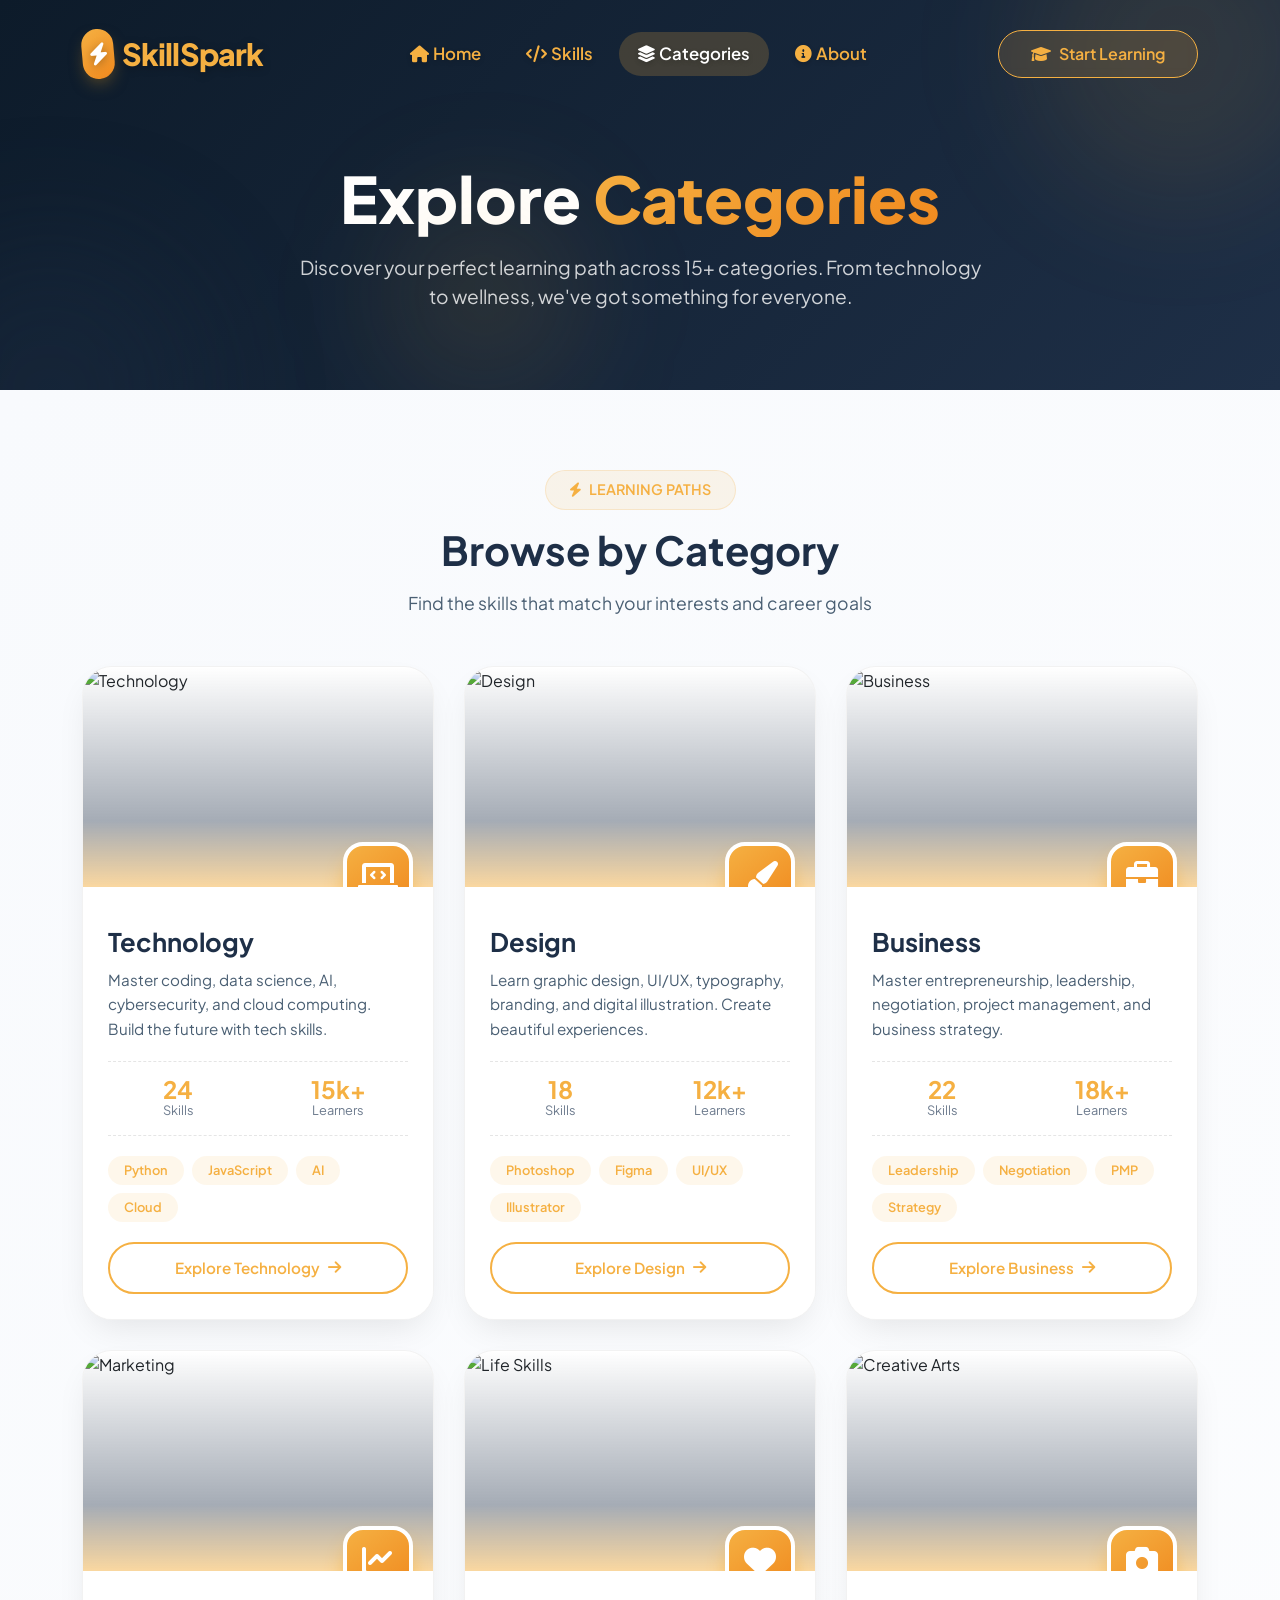
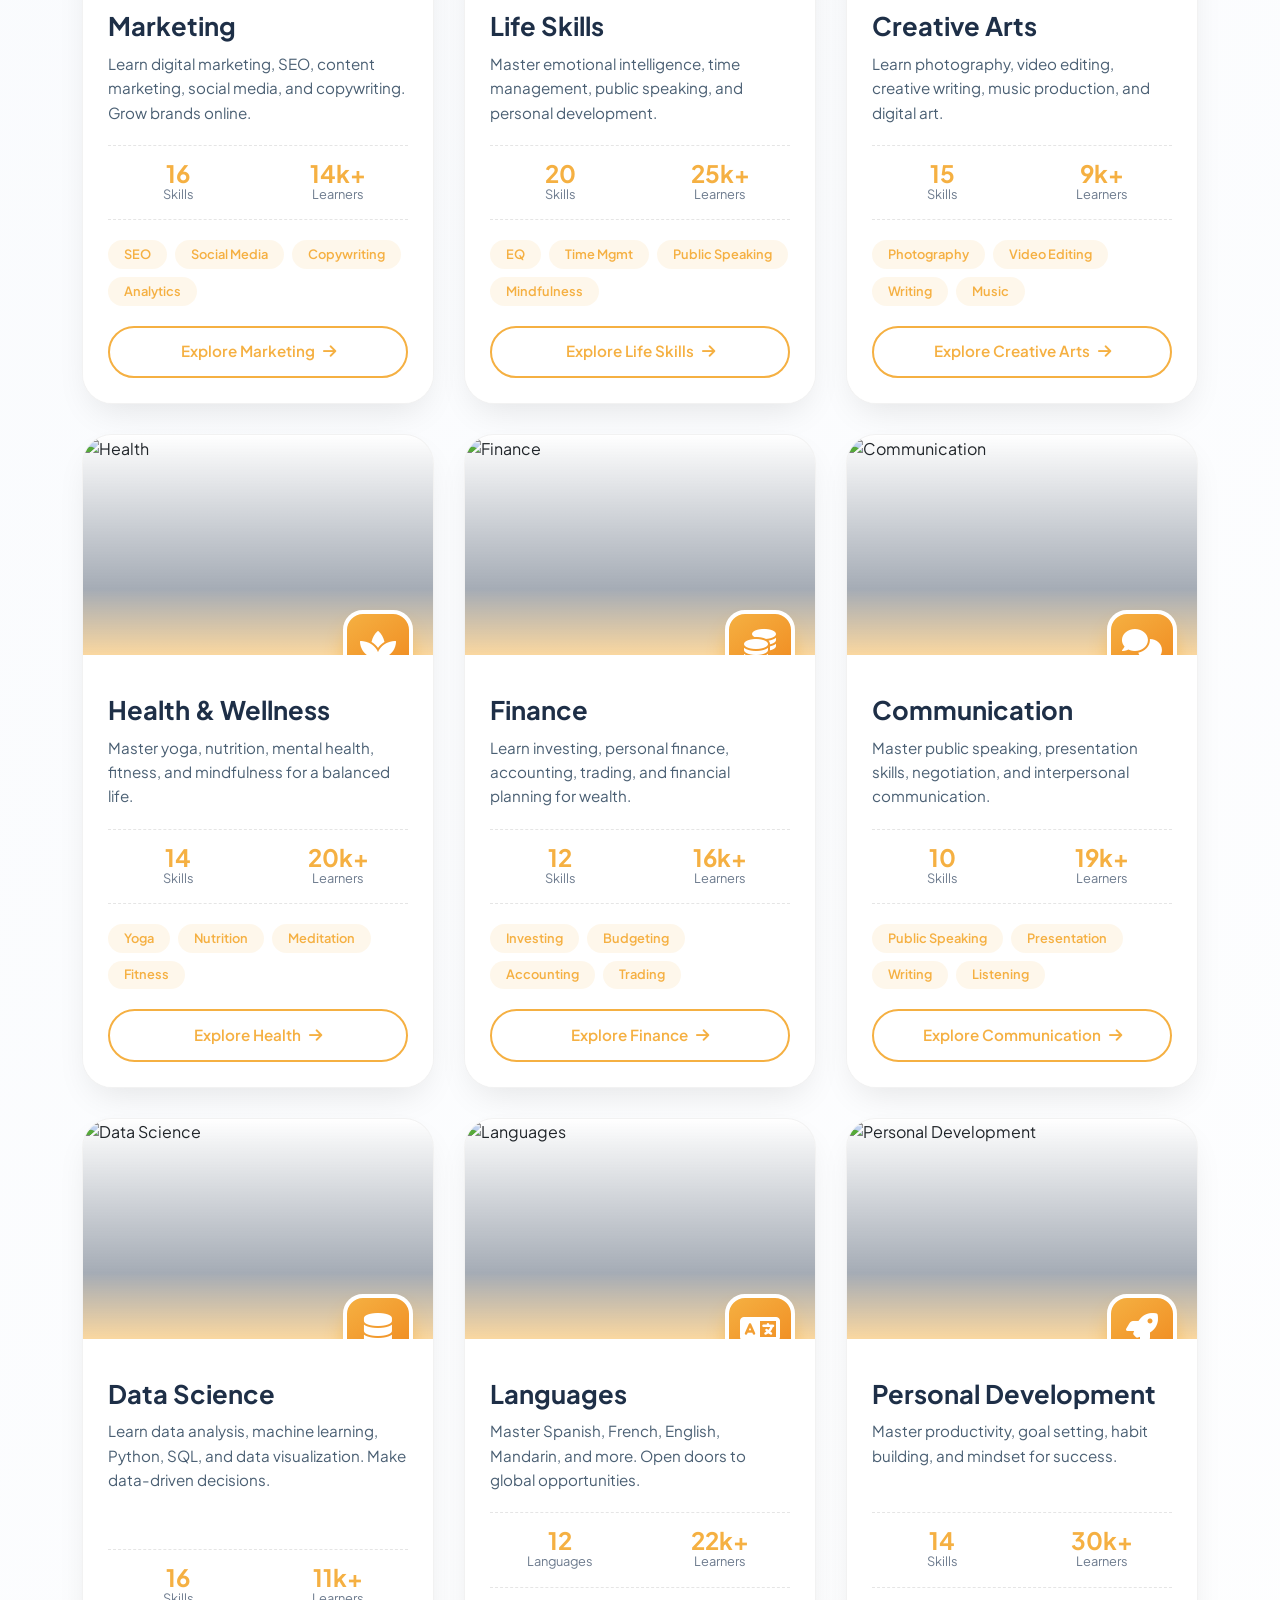
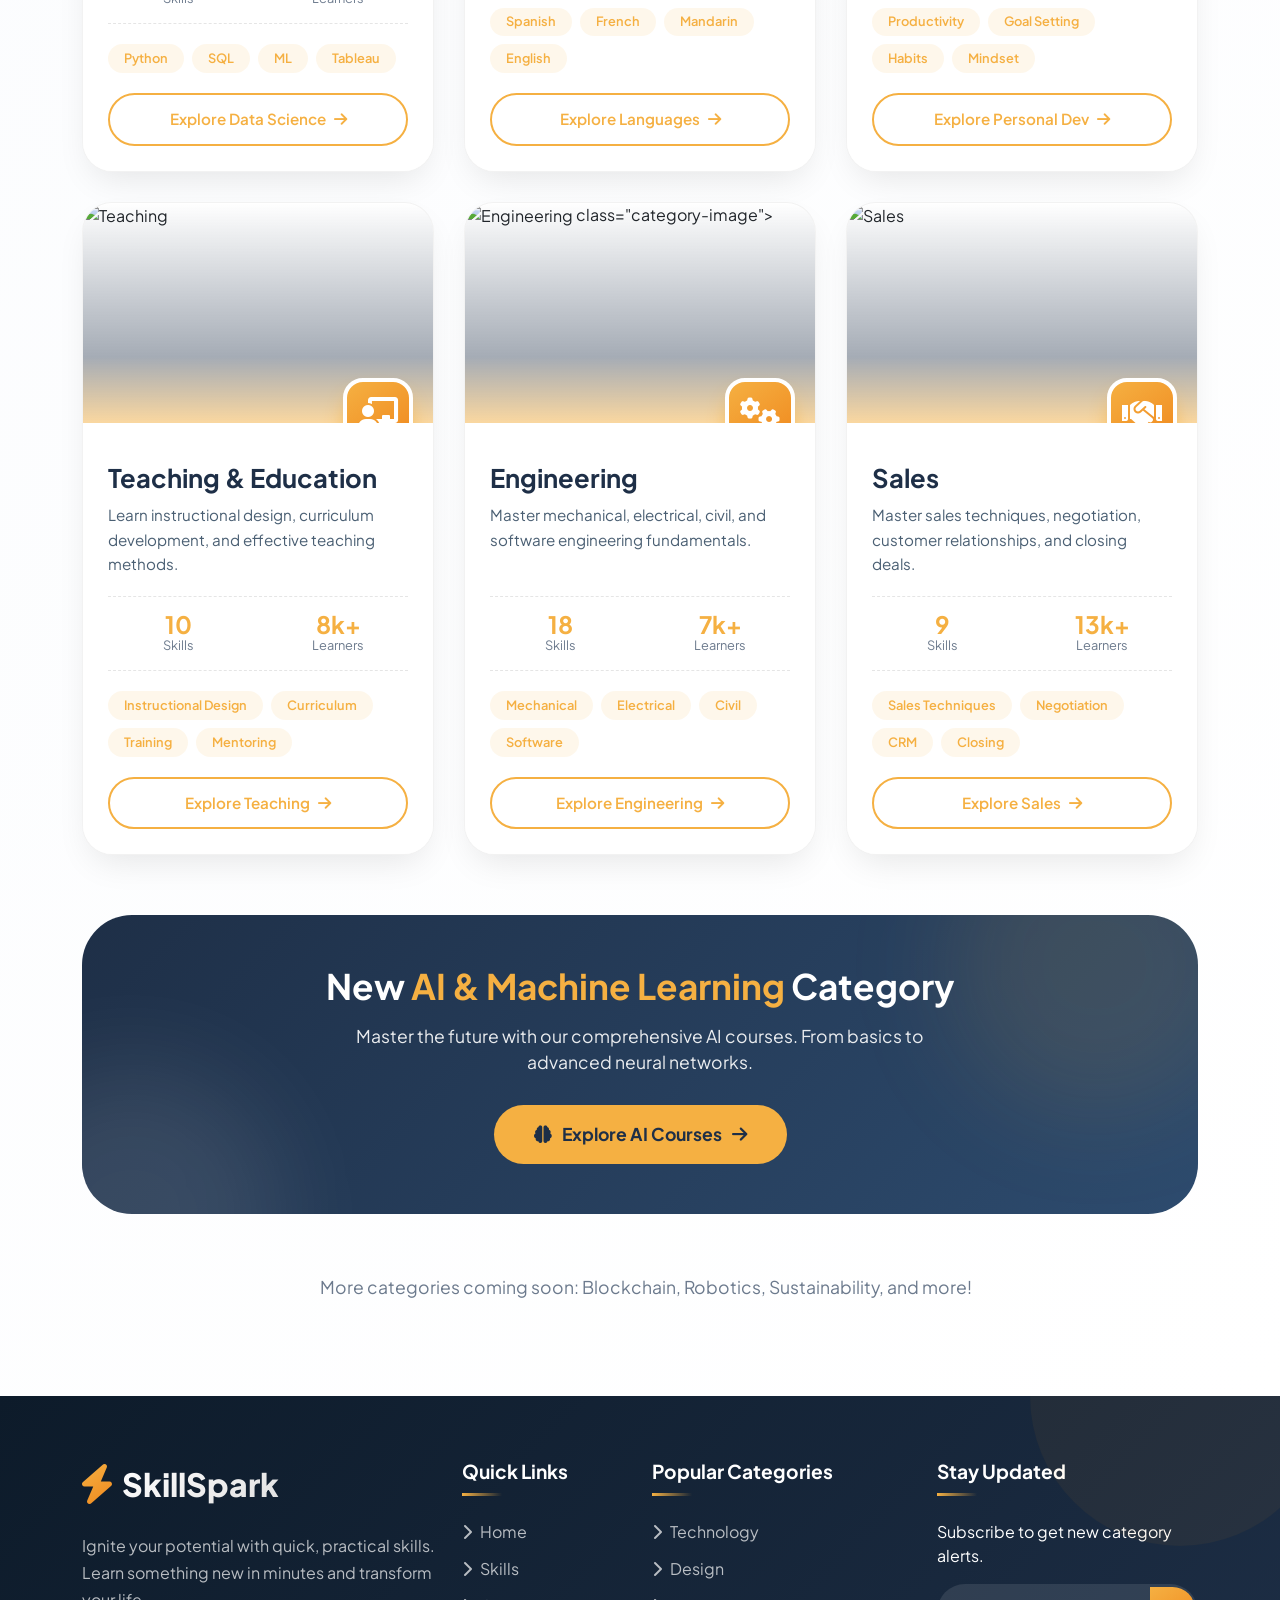
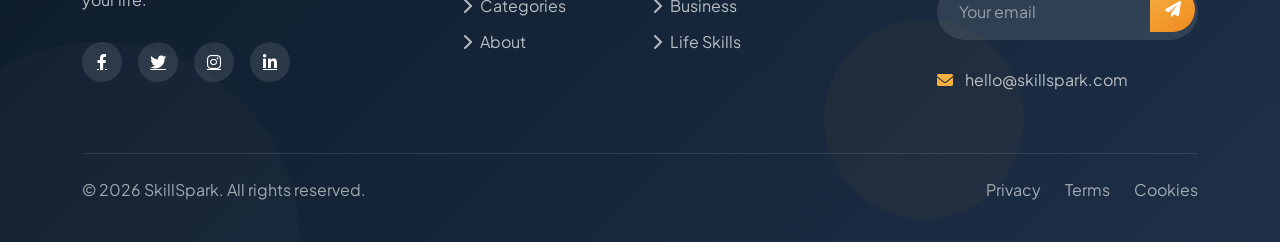
==== categories.html @ 80a94797 "Add files via upload" ====
<!DOCTYPE html>
<html lang="en">
<head>
    <meta charset="UTF-8">
    <meta name="viewport" content="width=device-width, initial-scale=1.0">
    <title>SkillSpark · Categories</title>
    <!-- Bootstrap 5 CSS -->
    <link href="https://cdn.jsdelivr.net/npm/bootstrap@5.3.2/dist/css/bootstrap.min.css" rel="stylesheet">
    <!-- Font Awesome 6 -->
    <link rel="stylesheet" href="https://cdnjs.cloudflare.com/ajax/libs/font-awesome/6.0.0-beta3/css/all.min.css">
    <!-- Google Font -->
    <link href="https://fonts.googleapis.com/css2?family=Plus+Jakarta+Sans:wght@300;400;500;600;700;800&display=swap" rel="stylesheet">
    <style>
        * {
            margin: 0;
            padding: 0;
            box-sizing: border-box;
            font-family: 'Plus Jakarta Sans', sans-serif;
        }

        body {
            background: linear-gradient(135deg, #f8fafd 0%, #ffffff 100%);
            overflow-x: hidden;
        }

        /* ========== NAVBAR (TRANSPARENT WITH ORANGE TEXT) ========== */
        .navbar-transparent {
            background: transparent !important;
            transition: all 0.3s ease;
            padding: 1.5rem 0;
            z-index: 1000;
        }

        .navbar-transparent.scrolled {
            background: rgba(10, 20, 30, 0.85) !important;
            backdrop-filter: blur(10px);
            -webkit-backdrop-filter: blur(10px);
            padding: 0.8rem 0;
            box-shadow: 0 10px 30px -10px rgba(0, 0, 0, 0.3);
        }

        .brand-modern {
            font-weight: 800;
            font-size: 1.9rem;
            letter-spacing: -0.03em;
            color: #f5b042 !important;
            display: flex;
            align-items: center;
            gap: 8px;
            text-shadow: 0 2px 10px rgba(0, 0, 0, 0.3);
        }

        .brand-icon {
            background: linear-gradient(145deg, #f5b042, #f0891e);
            padding: 8px;
            border-radius: 16px;
            color: white;
            font-size: 1.4rem;
            box-shadow: 0 8px 18px -6px #f0a11e80;
            transform: rotate(-5deg);
            transition: transform 0.2s ease;
        }

        .brand-modern:hover .brand-icon {
            transform: rotate(0deg) scale(1.05);
        }

        .nav-link-modern {
            font-weight: 600;
            color: #f5b042 !important;
            padding: 0.6rem 1.2rem !important;
            margin: 0 0.2rem;
            border-radius: 40px;
            transition: all 0.2s;
            font-size: 1.05rem;
            text-shadow: 0 2px 5px rgba(0, 0, 0, 0.2);
        }

        .nav-link-modern:hover,
        .nav-link-modern.active {
            color: white !important;
            background: rgba(245, 176, 66, 0.2);
        }

        .btn-start-modern {
            background: rgba(245, 176, 66, 0.15);
            backdrop-filter: blur(5px);
            -webkit-backdrop-filter: blur(5px);
            color: #f5b042 !important;
            border-radius: 50px;
            padding: 0.7rem 2rem;
            font-weight: 600;
            font-size: 1rem;
            border: 1px solid #f5b042;
            transition: all 0.3s;
            display: flex;
            align-items: center;
            gap: 8px;
            text-decoration: none;
        }

        .btn-start-modern:hover {
            background: #f5b042;
            color: #1e2f47 !important;
            transform: translateY(-3px);
            box-shadow: 0 15px 25px -8px #f0a11e;
            border-color: transparent;
        }

        .btn-start-modern i {
            color: #f5b042;
            transition: all 0.3s;
        }

        .btn-start-modern:hover i {
            color: #1e2f47;
        }

        .navbar-toggler-modern {
            border: 1px solid #f5b042;
            background: rgba(245, 176, 66, 0.1);
            backdrop-filter: blur(5px);
            padding: 0.7rem 1rem;
            border-radius: 50px;
        }

        .navbar-toggler-modern .navbar-toggler-icon {
            background-image: url("data:image/svg+xml,%3csvg xmlns='http://www.w3.org/2000/svg' viewBox='0 0 30 30'%3e%3cpath stroke='rgba(245, 176, 66, 1)' stroke-linecap='round' stroke-miterlimit='10' stroke-width='2' d='M4 7h22M4 15h22M4 23h22'/%3e%3c/svg%3e");
        }

        /* ========== SCROLL TO TOP BUTTON ========== */
        #scrollBtn {
            display: none;
            position: fixed;
            bottom: 2rem;
            right: 2rem;
            width: 55px;
            height: 55px;
            border-radius: 30px;
            background: #f5b042;
            color: #1e2f47;
            border: none;
            font-size: 1.4rem;
            cursor: pointer;
            box-shadow: 0 10px 25px rgba(0, 0, 0, 0.3);
            transition: 0.3s;
            z-index: 99;
            border: 1px solid rgba(255, 255, 255, 0.3);
            backdrop-filter: blur(4px);
        }

        #scrollBtn:hover {
            background: #ffb85c;
            transform: scale(1.1) translateY(-5px);
            box-shadow: 0 18px 35px rgba(240, 161, 30, 0.5);
        }

        /* ========== CATEGORIES PAGE HEADER ========== */
        .categories-header {
            padding: 160px 0 80px;
            background: linear-gradient(135deg, #0d1b2a 0%, #1e2f47 100%);
            position: relative;
            overflow: hidden;
        }

        .header-shape {
            position: absolute;
            width: 300px;
            height: 300px;
            background: rgba(245, 176, 66, 0.1);
            border-radius: 50%;
            filter: blur(60px);
            animation: floatHeader 15s infinite alternate;
        }

        .header-shape-1 { top: -100px; right: -50px; }
        .header-shape-2 { bottom: -150px; left: -100px; background: rgba(30, 47, 71, 0.3); animation-delay: 2s; }
        .header-shape-3 { top: 50%; left: 30%; width: 200px; height: 200px; animation-delay: 4s; }

        @keyframes floatHeader {
            0% { transform: translate(0, 0) scale(1); }
            100% { transform: translate(40px, 30px) scale(1.2); }
        }

        .page-title {
            font-size: 4rem;
            font-weight: 800;
            color: white;
            text-align: center;
            margin-bottom: 1rem;
            animation: fadeInUp 0.8s ease;
        }

        .page-title span {
            background: linear-gradient(145deg, #f5b042, #f0891e);
            -webkit-background-clip: text;
            background-clip: text;
            color: transparent;
            display: inline-block;
            animation: titlePulse 3s infinite;
        }

        @keyframes titlePulse {
            0%, 100% { transform: scale(1); }
            50% { transform: scale(1.05); }
        }

        .page-subtitle {
            color: rgba(255, 255, 255, 0.8);
            font-size: 1.2rem;
            text-align: center;
            max-width: 700px;
            margin: 0 auto;
            animation: fadeInUp 0.8s ease 0.2s both;
        }

        @keyframes fadeInUp {
            from { opacity: 0; transform: translateY(30px); }
            to { opacity: 1; transform: translateY(0); }
        }

        /* ========== CATEGORIES GRID SECTION ========== */
        .categories-section {
            padding: 80px 0;
            background: linear-gradient(135deg, #f8fafd 0%, #ffffff 100%);
        }

        .section-header {
            text-align: center;
            margin-bottom: 50px;
        }

        .section-badge {
            display: inline-block;
            background: rgba(245, 176, 66, 0.1);
            color: #f5b042;
            padding: 0.5rem 1.5rem;
            border-radius: 50px;
            font-weight: 600;
            font-size: 0.9rem;
            margin-bottom: 1rem;
            border: 1px solid rgba(245, 176, 66, 0.2);
            animation: badgePulse 2s infinite;
        }

        @keyframes badgePulse {
            0%, 100% { transform: scale(1); }
            50% { transform: scale(1.05); }
        }

        .section-header h2 {
            font-size: 2.5rem;
            font-weight: 700;
            color: #1e2f47;
            margin-bottom: 1rem;
        }

        .section-header p {
            color: #4a5f73;
            font-size: 1.1rem;
            max-width: 600px;
            margin: 0 auto;
        }

        /* Category Cards Grid */
        .categories-grid {
            display: grid;
            grid-template-columns: repeat(3, 1fr);
            gap: 30px;
            margin-bottom: 50px;
        }

        .category-card {
            background: white;
            border-radius: 30px;
            overflow: hidden;
            box-shadow: 0 15px 35px -10px rgba(0, 0, 0, 0.1);
            transition: all 0.4s cubic-bezier(0.175, 0.885, 0.32, 1.275);
            position: relative;
            border: 1px solid rgba(0, 0, 0, 0.05);
            animation: cardFadeIn 0.6s ease forwards;
            opacity: 0;
            height: 100%;
            display: flex;
            flex-direction: column;
        }

        .category-card:nth-child(1) { animation-delay: 0.05s; }
        .category-card:nth-child(2) { animation-delay: 0.1s; }
        .category-card:nth-child(3) { animation-delay: 0.15s; }
        .category-card:nth-child(4) { animation-delay: 0.2s; }
        .category-card:nth-child(5) { animation-delay: 0.25s; }
        .category-card:nth-child(6) { animation-delay: 0.3s; }
        .category-card:nth-child(7) { animation-delay: 0.35s; }
        .category-card:nth-child(8) { animation-delay: 0.4s; }
        .category-card:nth-child(9) { animation-delay: 0.45s; }
        .category-card:nth-child(10) { animation-delay: 0.5s; }
        .category-card:nth-child(11) { animation-delay: 0.55s; }
        .category-card:nth-child(12) { animation-delay: 0.6s; }
        .category-card:nth-child(13) { animation-delay: 0.65s; }
        .category-card:nth-child(14) { animation-delay: 0.7s; }
        .category-card:nth-child(15) { animation-delay: 0.75s; }

        @keyframes cardFadeIn {
            from { opacity: 0; transform: translateY(30px); }
            to { opacity: 1; transform: translateY(0); }
        }

        .category-card:hover {
            transform: translateY(-15px) scale(1.02);
            box-shadow: 0 30px 45px -10px rgba(245, 176, 66, 0.3);
            border-color: rgba(245, 176, 66, 0.3);
        }

        .category-image-wrapper {
            position: relative;
            height: 220px;
            overflow: hidden;
        }

        .category-image {
            width: 100%;
            height: 100%;
            object-fit: cover;
            transition: transform 0.8s ease;
        }

        .category-card:hover .category-image {
            transform: scale(1.15) rotate(2deg);
        }

        .category-overlay {
            position: absolute;
            top: 0;
            left: 0;
            width: 100%;
            height: 100%;
            background: linear-gradient(180deg, 
                transparent 0%,
                rgba(30, 47, 71, 0.4) 70%,
                rgba(245, 176, 66, 0.5) 100%);
            z-index: 1;
        }

        .category-icon {
            position: absolute;
            bottom: -25px;
            right: 20px;
            width: 70px;
            height: 70px;
            background: linear-gradient(145deg, #f5b042, #f0891e);
            border-radius: 20px;
            display: flex;
            align-items: center;
            justify-content: center;
            color: white;
            font-size: 2rem;
            box-shadow: 0 15px 25px -8px #f0a11e;
            z-index: 3;
            transition: all 0.3s ease;
            border: 4px solid white;
            animation: iconFloat 3s infinite;
        }

        @keyframes iconFloat {
            0%, 100% { transform: translateY(0) rotate(0deg); }
            50% { transform: translateY(-5px) rotate(5deg); }
        }

        .category-card:hover .category-icon {
            transform: scale(1.1) rotate(10deg);
            background: linear-gradient(145deg, #f0891e, #f5b042);
        }

        .category-content {
            padding: 40px 25px 25px;
            background: white;
            position: relative;
            flex: 1;
            display: flex;
            flex-direction: column;
        }

        .category-title {
            font-size: 1.6rem;
            font-weight: 700;
            color: #1e2f47;
            margin-bottom: 10px;
            transition: color 0.3s;
        }

        .category-card:hover .category-title {
            color: #f5b042;
        }

        .category-description {
            color: #4a5f73;
            font-size: 0.95rem;
            line-height: 1.6;
            margin-bottom: 20px;
            flex: 1;
        }

        .category-stats {
            display: flex;
            gap: 20px;
            margin-bottom: 20px;
            padding: 15px 0;
            border-top: 1px dashed rgba(0,0,0,0.1);
            border-bottom: 1px dashed rgba(0,0,0,0.1);
        }

        .stat-item {
            text-align: center;
            flex: 1;
        }

        .stat-number {
            font-size: 1.5rem;
            font-weight: 700;
            color: #f5b042;
            line-height: 1;
        }

        .stat-label {
            font-size: 0.8rem;
            color: #6c7a8d;
        }

        .category-skills {
            display: flex;
            flex-wrap: wrap;
            gap: 8px;
            margin-bottom: 20px;
        }

        .skill-tag {
            background: rgba(245, 176, 66, 0.1);
            color: #f5b042;
            padding: 0.3rem 1rem;
            border-radius: 50px;
            font-size: 0.8rem;
            font-weight: 600;
            transition: all 0.3s;
        }

        .skill-tag:hover {
            background: #f5b042;
            color: white;
            transform: scale(1.05);
        }

        .btn-category {
            background: transparent;
            border: 2px solid #f5b042;
            color: #f5b042;
            padding: 0.8rem 1.5rem;
            border-radius: 50px;
            font-weight: 600;
            font-size: 0.95rem;
            transition: all 0.3s;
            text-decoration: none;
            display: inline-flex;
            align-items: center;
            justify-content: center;
            gap: 8px;
            margin-top: auto;
            position: relative;
            overflow: hidden;
        }

        .btn-category::before {
            content: '';
            position: absolute;
            top: 50%;
            left: 50%;
            width: 0;
            height: 0;
            border-radius: 50%;
            background: rgba(255, 255, 255, 0.3);
            transform: translate(-50%, -50%);
            transition: width 0.6s, height 0.6s;
        }

        .btn-category:hover::before {
            width: 300px;
            height: 300px;
        }

        .btn-category:hover {
            background: #f5b042;
            color: #1e2f47;
            transform: translateY(-3px);
            box-shadow: 0 15px 25px -8px #f0a11e;
        }

        .btn-category i {
            transition: transform 0.3s;
        }

        .btn-category:hover i {
            transform: translateX(5px);
        }

        /* Featured Categories Banner */
        .featured-banner {
            background: linear-gradient(135deg, #1e2f47 0%, #2d4b6e 100%);
            border-radius: 50px;
            padding: 50px;
            margin: 60px 0;
            position: relative;
            overflow: hidden;
        }

        .banner-content {
            position: relative;
            z-index: 2;
            color: white;
            text-align: center;
        }

        .banner-title {
            font-size: 2.2rem;
            font-weight: 700;
            margin-bottom: 15px;
        }

        .banner-title span {
            color: #f5b042;
        }

        .banner-text {
            font-size: 1.1rem;
            opacity: 0.9;
            max-width: 600px;
            margin: 0 auto 30px;
        }

        .btn-banner {
            background: #f5b042;
            color: #1e2f47;
            border: none;
            padding: 1rem 2.5rem;
            border-radius: 50px;
            font-weight: 700;
            font-size: 1.1rem;
            transition: all 0.3s;
            text-decoration: none;
            display: inline-flex;
            align-items: center;
            gap: 10px;
        }

        .btn-banner:hover {
            background: #ffb85c;
            transform: translateY(-5px) scale(1.02);
            box-shadow: 0 20px 30px -8px rgba(0,0,0,0.3);
        }

        .banner-shape {
            position: absolute;
            width: 300px;
            height: 300px;
            border-radius: 50%;
            background: rgba(245, 176, 66, 0.1);
            filter: blur(50px);
            z-index: 1;
        }

        .banner-shape-1 {
            top: -100px;
            right: -50px;
            animation: floatBanner 10s infinite alternate;
        }

        .banner-shape-2 {
            bottom: -150px;
            left: -100px;
            background: rgba(255,255,255,0.1);
            animation: floatBanner 15s infinite alternate-reverse;
        }

        @keyframes floatBanner {
            0% { transform: translate(0, 0) scale(1); }
            100% { transform: translate(40px, 30px) scale(1.2); }
        }

        /* ========== FOOTER SECTION ========== */
        .footer-section {
            background: linear-gradient(135deg, #0d1b2a 0%, #1e2f47 100%);
            color: #ffffff;
            position: relative;
            overflow: hidden;
            padding: 4rem 0 1.5rem;
        }

        .footer-shape {
            position: absolute;
            border-radius: 50%;
            background: rgba(240, 161, 30, 0.05);
            pointer-events: none;
            z-index: 0;
        }

        .shape-1 {
            width: 300px;
            height: 300px;
            top: -150px;
            right: -50px;
            animation: floatShape 15s infinite alternate;
        }

        .shape-2 {
            width: 400px;
            height: 400px;
            bottom: -200px;
            left: -100px;
            background: rgba(255, 255, 255, 0.02);
            animation: floatShape 20s infinite alternate-reverse;
        }

        .shape-3 {
            width: 200px;
            height: 200px;
            top: 50%;
            right: 20%;
            background: rgba(240, 161, 30, 0.03);
            animation: floatShape 12s infinite alternate;
        }

        @keyframes floatShape {
            0% { transform: translate(0, 0) scale(1); }
            100% { transform: translate(40px, 30px) scale(1.2); }
        }

        .footer-logo {
            display: flex;
            align-items: center;
            gap: 10px;
            margin-bottom: 1.5rem;
        }

        .footer-logo i {
            font-size: 2.5rem;
            background: linear-gradient(145deg, #f5b042, #f0891e);
            -webkit-background-clip: text;
            background-clip: text;
            color: transparent;
            animation: sparkPulse 2s infinite;
        }

        @keyframes sparkPulse {
            0%, 100% { transform: scale(1) rotate(0deg); }
            50% { transform: scale(1.1) rotate(10deg); }
        }

        .footer-logo span {
            font-size: 2rem;
            font-weight: 800;
            background: linear-gradient(145deg, #ffffff, #e0e0e0);
            -webkit-background-clip: text;
            background-clip: text;
            color: transparent;
        }

        .footer-description {
            color: rgba(255, 255, 255, 0.7);
            line-height: 1.7;
            margin-bottom: 1.8rem;
        }

        .social-links {
            display: flex;
            gap: 1rem;
        }

        .social-link {
            width: 40px;
            height: 40px;
            background: rgba(255, 255, 255, 0.1);
            border-radius: 50%;
            display: flex;
            align-items: center;
            justify-content: center;
            color: white;
            transition: all 0.3s;
        }

        .social-link:hover {
            background: #f5b042;
            transform: translateY(-5px) scale(1.1);
        }

        .footer-title {
            color: white;
            font-size: 1.2rem;
            font-weight: 700;
            margin-bottom: 1.5rem;
            position: relative;
            padding-bottom: 0.8rem;
        }

        .footer-title::after {
            content: '';
            position: absolute;
            bottom: 0;
            left: 0;
            width: 40px;
            height: 3px;
            background: linear-gradient(90deg, #f5b042, transparent);
        }

        .footer-menu {
            list-style: none;
            padding: 0;
        }

        .footer-menu li {
            margin-bottom: 0.8rem;
        }

        .footer-menu li a {
            color: rgba(255, 255, 255, 0.7);
            text-decoration: none;
            transition: all 0.3s;
            display: inline-flex;
            align-items: center;
            gap: 8px;
        }

        .footer-menu li a:hover {
            color: #f5b042;
            transform: translateX(8px);
        }

        .newsletter-form {
            margin-bottom: 1.8rem;
        }

        .input-group {
            display: flex;
            background: rgba(255, 255, 255, 0.1);
            border-radius: 50px;
            padding: 3px;
        }

        .input-group input {
            background: transparent;
            border: none;
            color: white;
            padding: 0.8rem 1.2rem;
            flex: 1;
        }

        .input-group input::placeholder {
            color: rgba(255, 255, 255, 0.5);
        }

        .btn-subscribe {
            background: linear-gradient(145deg, #f5b042, #f0891e);
            border: none;
            border-radius: 50px;
            width: 45px;
            height: 45px;
            display: flex;
            align-items: center;
            justify-content: center;
            color: white;
            transition: all 0.3s;
        }

        .btn-subscribe:hover {
            transform: scale(1.05) rotate(15deg);
        }

        .contact-item {
            display: flex;
            align-items: center;
            gap: 12px;
            color: rgba(255, 255, 255, 0.7);
            margin-bottom: 0.8rem;
        }

        .contact-item i {
            color: #f5b042;
        }

        .footer-bottom {
            margin-top: 3rem;
            padding-top: 1.5rem;
            border-top: 1px solid rgba(255, 255, 255, 0.1);
        }

        .copyright {
            color: rgba(255, 255, 255, 0.6);
        }

        .legal-links {
            display: flex;
            gap: 1.5rem;
            justify-content: flex-end;
        }

        .legal-links a {
            color: rgba(255, 255, 255, 0.6);
            text-decoration: none;
            transition: color 0.3s;
        }

        .legal-links a:hover {
            color: #f5b042;
        }

        /* Responsive */
        @media (max-width: 1200px) {
            .categories-grid {
                grid-template-columns: repeat(2, 1fr);
            }
        }

        @media (max-width: 768px) {
            .categories-grid {
                grid-template-columns: 1fr;
            }
            .page-title {
                font-size: 2.5rem;
            }
            .legal-links {
                justify-content: center;
                flex-wrap: wrap;
            }
            .navbar-transparent {
                background: rgba(10, 20, 30, 0.5) !important;
                backdrop-filter: blur(10px);
                padding: 0.8rem 0;
            }
            #scrollBtn {
                bottom: 1rem;
                right: 1rem;
                width: 45px;
                height: 45px;
                font-size: 1.2rem;
            }
            .featured-banner {
                padding: 30px 20px;
            }
            .banner-title {
                font-size: 1.8rem;
            }
        }
    </style>
</head>
<body>

<!-- ========== NAVBAR (SAME AS HOMEPAGE) ========== -->
<nav class="navbar navbar-expand-lg navbar-transparent fixed-top" id="mainNavbar">
    <div class="container">
        <a class="navbar-brand brand-modern" href="#">
            <span class="brand-icon"><i class="fas fa-bolt"></i></span>
            SkillSpark
        </a>

        <button class="navbar-toggler navbar-toggler-modern" type="button" data-bs-toggle="collapse" data-bs-target="#navbarUnique" 
                aria-controls="navbarUnique" aria-expanded="false" aria-label="Toggle navigation">
            <span class="navbar-toggler-icon"></span>
        </button>

        <div class="collapse navbar-collapse" id="navbarUnique">
            <ul class="navbar-nav mx-auto mb-2 mb-lg-0">
                <li class="nav-item"><a class="nav-link nav-link-modern" href="index.html"><i class="fas fa-home me-1"></i>Home</a></li>
                <li class="nav-item"><a class="nav-link nav-link-modern" href="skills.html"><i class="fas fa-code me-1"></i>Skills</a></li>
                <li class="nav-item"><a class="nav-link nav-link-modern active" href="categories.html"><i class="fas fa-layer-group me-1"></i>Categories</a></li>
                <li class="nav-item"><a class="nav-link nav-link-modern" href="about.html"><i class="fas fa-info-circle me-1"></i>About</a></li>
            </ul>
            <div class="d-flex">
                <a href="startlearning.html" class="btn btn-start-modern">
                    <i class="fas fa-graduation-cap"></i> 
                    <span>Start Learning</span>
                </a>
            </div>
        </div>
    </div>
</nav>

<!-- ========== CATEGORIES PAGE HEADER ========== -->
<section class="categories-header">
    <div class="header-shape header-shape-1"></div>
    <div class="header-shape header-shape-2"></div>
    <div class="header-shape header-shape-3"></div>
    <div class="container">
        <h1 class="page-title">Explore <span>Categories</span></h1>
        <p class="page-subtitle">Discover your perfect learning path across 15+ categories. From technology to wellness, we've got something for everyone.</p>
    </div>
</section>

<!-- ========== CATEGORIES GRID SECTION ========== -->
<section class="categories-section">
    <div class="container">
        <div class="section-header">
            <span class="section-badge"><i class="fas fa-bolt me-2"></i>LEARNING PATHS</span>
            <h2>Browse by Category</h2>
            <p>Find the skills that match your interests and career goals</p>
        </div>

        <!-- Categories Grid - 15 Cards -->
        <div class="categories-grid">
            <!-- Category 1: Technology -->
            <div class="category-card">
                <div class="category-image-wrapper">
                    <img src="https://images.unsplash.com/photo-1517694712202-14dd9538aa97?ixlib=rb-4.0.3&auto=format&fit=crop&w=600&q=80" alt="Technology" class="category-image">
                    <div class="category-overlay"></div>
                    <div class="category-icon">
                        <i class="fas fa-laptop-code"></i>
                    </div>
                </div>
                <div class="category-content">
                    <h3 class="category-title">Technology</h3>
                    <p class="category-description">Master coding, data science, AI, cybersecurity, and cloud computing. Build the future with tech skills.</p>
                    <div class="category-stats">
                        <div class="stat-item">
                            <div class="stat-number">24</div>
                            <div class="stat-label">Skills</div>
                        </div>
                        <div class="stat-item">
                            <div class="stat-number">15k+</div>
                            <div class="stat-label">Learners</div>
                        </div>
                    </div>
                    <div class="category-skills">
                        <span class="skill-tag">Python</span>
                        <span class="skill-tag">JavaScript</span>
                        <span class="skill-tag">AI</span>
                        <span class="skill-tag">Cloud</span>
                    </div>
                    <a href="#" class="btn-category">Explore Technology <i class="fas fa-arrow-right"></i></a>
                </div>
            </div>

            <!-- Category 2: Design -->
            <div class="category-card">
                <div class="category-image-wrapper">
                    <img src="https://images.unsplash.com/photo-1561070791-2526d30994b5?ixlib=rb-4.0.3&auto=format&fit=crop&w=600&q=80" alt="Design" class="category-image">
                    <div class="category-overlay"></div>
                    <div class="category-icon">
                        <i class="fas fa-paint-brush"></i>
                    </div>
                </div>
                <div class="category-content">
                    <h3 class="category-title">Design</h3>
                    <p class="category-description">Learn graphic design, UI/UX, typography, branding, and digital illustration. Create beautiful experiences.</p>
                    <div class="category-stats">
                        <div class="stat-item">
                            <div class="stat-number">18</div>
                            <div class="stat-label">Skills</div>
                        </div>
                        <div class="stat-item">
                            <div class="stat-number">12k+</div>
                            <div class="stat-label">Learners</div>
                        </div>
                    </div>
                    <div class="category-skills">
                        <span class="skill-tag">Photoshop</span>
                        <span class="skill-tag">Figma</span>
                        <span class="skill-tag">UI/UX</span>
                        <span class="skill-tag">Illustrator</span>
                    </div>
                    <a href="#" class="btn-category">Explore Design <i class="fas fa-arrow-right"></i></a>
                </div>
            </div>

            <!-- Category 3: Business -->
            <div class="category-card">
                <div class="category-image-wrapper">
                    <img src="https://images.unsplash.com/photo-1557804506-669a67965ba0?ixlib=rb-4.0.3&auto=format&fit=crop&w=600&q=80" alt="Business" class="category-image">
                    <div class="category-overlay"></div>
                    <div class="category-icon">
                        <i class="fas fa-briefcase"></i>
                    </div>
                </div>
                <div class="category-content">
                    <h3 class="category-title">Business</h3>
                    <p class="category-description">Master entrepreneurship, leadership, negotiation, project management, and business strategy.</p>
                    <div class="category-stats">
                        <div class="stat-item">
                            <div class="stat-number">22</div>
                            <div class="stat-label">Skills</div>
                        </div>
                        <div class="stat-item">
                            <div class="stat-number">18k+</div>
                            <div class="stat-label">Learners</div>
                        </div>
                    </div>
                    <div class="category-skills">
                        <span class="skill-tag">Leadership</span>
                        <span class="skill-tag">Negotiation</span>
                        <span class="skill-tag">PMP</span>
                        <span class="skill-tag">Strategy</span>
                    </div>
                    <a href="#" class="btn-category">Explore Business <i class="fas fa-arrow-right"></i></a>
                </div>
            </div>

            <!-- Category 4: Marketing -->
            <div class="category-card">
                <div class="category-image-wrapper">
                    <img src="https://images.unsplash.com/photo-1533750516457-a7f992034fec?ixlib=rb-4.0.3&auto=format&fit=crop&w=600&q=80" alt="Marketing" class="category-image">
                    <div class="category-overlay"></div>
                    <div class="category-icon">
                        <i class="fas fa-chart-line"></i>
                    </div>
                </div>
                <div class="category-content">
                    <h3 class="category-title">Marketing</h3>
                    <p class="category-description">Learn digital marketing, SEO, content marketing, social media, and copywriting. Grow brands online.</p>
                    <div class="category-stats">
                        <div class="stat-item">
                            <div class="stat-number">16</div>
                            <div class="stat-label">Skills</div>
                        </div>
                        <div class="stat-item">
                            <div class="stat-number">14k+</div>
                            <div class="stat-label">Learners</div>
                        </div>
                    </div>
                    <div class="category-skills">
                        <span class="skill-tag">SEO</span>
                        <span class="skill-tag">Social Media</span>
                        <span class="skill-tag">Copywriting</span>
                        <span class="skill-tag">Analytics</span>
                    </div>
                    <a href="#" class="btn-category">Explore Marketing <i class="fas fa-arrow-right"></i></a>
                </div>
            </div>

            <!-- Category 5: Life Skills -->
            <div class="category-card">
                <div class="category-image-wrapper">
                    <img src="https://images.unsplash.com/photo-1521791136064-7986c2920216?ixlib=rb-4.0.3&auto=format&fit=crop&w=600&q=80" alt="Life Skills" class="category-image">
                    <div class="category-overlay"></div>
                    <div class="category-icon">
                        <i class="fas fa-heart"></i>
                    </div>
                </div>
                <div class="category-content">
                    <h3 class="category-title">Life Skills</h3>
                    <p class="category-description">Master emotional intelligence, time management, public speaking, and personal development.</p>
                    <div class="category-stats">
                        <div class="stat-item">
                            <div class="stat-number">20</div>
                            <div class="stat-label">Skills</div>
                        </div>
                        <div class="stat-item">
                            <div class="stat-number">25k+</div>
                            <div class="stat-label">Learners</div>
                        </div>
                    </div>
                    <div class="category-skills">
                        <span class="skill-tag">EQ</span>
                        <span class="skill-tag">Time Mgmt</span>
                        <span class="skill-tag">Public Speaking</span>
                        <span class="skill-tag">Mindfulness</span>
                    </div>
                    <a href="#" class="btn-category">Explore Life Skills <i class="fas fa-arrow-right"></i></a>
                </div>
            </div>

            <!-- Category 6: Creative Arts -->
            <div class="category-card">
                <div class="category-image-wrapper">
                    <img src="https://images.unsplash.com/photo-1542038784456-1ea8e935640e?ixlib=rb-4.0.3&auto=format&fit=crop&w=600&q=80" alt="Creative Arts" class="category-image">
                    <div class="category-overlay"></div>
                    <div class="category-icon">
                        <i class="fas fa-camera"></i>
                    </div>
                </div>
                <div class="category-content">
                    <h3 class="category-title">Creative Arts</h3>
                    <p class="category-description">Learn photography, video editing, creative writing, music production, and digital art.</p>
                    <div class="category-stats">
                        <div class="stat-item">
                            <div class="stat-number">15</div>
                            <div class="stat-label">Skills</div>
                        </div>
                        <div class="stat-item">
                            <div class="stat-number">9k+</div>
                            <div class="stat-label">Learners</div>
                        </div>
                    </div>
                    <div class="category-skills">
                        <span class="skill-tag">Photography</span>
                        <span class="skill-tag">Video Editing</span>
                        <span class="skill-tag">Writing</span>
                        <span class="skill-tag">Music</span>
                    </div>
                    <a href="#" class="btn-category">Explore Creative Arts <i class="fas fa-arrow-right"></i></a>
                </div>
            </div>

            <!-- Category 7: Health & Wellness -->
            <div class="category-card">
                <div class="category-image-wrapper">
                    <img src="https://images.unsplash.com/photo-1544367567-0f2fcb009e0b?ixlib=rb-4.0.3&auto=format&fit=crop&w=600&q=80" alt="Health" class="category-image">
                    <div class="category-overlay"></div>
                    <div class="category-icon">
                        <i class="fas fa-spa"></i>
                    </div>
                </div>
                <div class="category-content">
                    <h3 class="category-title">Health & Wellness</h3>
                    <p class="category-description">Master yoga, nutrition, mental health, fitness, and mindfulness for a balanced life.</p>
                    <div class="category-stats">
                        <div class="stat-item">
                            <div class="stat-number">14</div>
                            <div class="stat-label">Skills</div>
                        </div>
                        <div class="stat-item">
                            <div class="stat-number">20k+</div>
                            <div class="stat-label">Learners</div>
                        </div>
                    </div>
                    <div class="category-skills">
                        <span class="skill-tag">Yoga</span>
                        <span class="skill-tag">Nutrition</span>
                        <span class="skill-tag">Meditation</span>
                        <span class="skill-tag">Fitness</span>
                    </div>
                    <a href="#" class="btn-category">Explore Health <i class="fas fa-arrow-right"></i></a>
                </div>
            </div>

            <!-- Category 8: Finance -->
            <div class="category-card">
                <div class="category-image-wrapper">
                    <img src="https://images.unsplash.com/photo-1579621970563-ebec7560ff3e?ixlib=rb-4.0.3&auto=format&fit=crop&w=600&q=80" alt="Finance" class="category-image">
                    <div class="category-overlay"></div>
                    <div class="category-icon">
                        <i class="fas fa-coins"></i>
                    </div>
                </div>
                <div class="category-content">
                    <h3 class="category-title">Finance</h3>
                    <p class="category-description">Learn investing, personal finance, accounting, trading, and financial planning for wealth.</p>
                    <div class="category-stats">
                        <div class="stat-item">
                            <div class="stat-number">12</div>
                            <div class="stat-label">Skills</div>
                        </div>
                        <div class="stat-item">
                            <div class="stat-number">16k+</div>
                            <div class="stat-label">Learners</div>
                        </div>
                    </div>
                    <div class="category-skills">
                        <span class="skill-tag">Investing</span>
                        <span class="skill-tag">Budgeting</span>
                        <span class="skill-tag">Accounting</span>
                        <span class="skill-tag">Trading</span>
                    </div>
                    <a href="#" class="btn-category">Explore Finance <i class="fas fa-arrow-right"></i></a>
                </div>
            </div>

            <!-- Category 9: Communication -->
            <div class="category-card">
                <div class="category-image-wrapper">
                    <img src="https://images.unsplash.com/photo-1475721027785-f74eccf877e2?ixlib=rb-4.0.3&auto=format&fit=crop&w=600&q=80" alt="Communication" class="category-image">
                    <div class="category-overlay"></div>
                    <div class="category-icon">
                        <i class="fas fa-comments"></i>
                    </div>
                </div>
                <div class="category-content">
                    <h3 class="category-title">Communication</h3>
                    <p class="category-description">Master public speaking, presentation skills, negotiation, and interpersonal communication.</p>
                    <div class="category-stats">
                        <div class="stat-item">
                            <div class="stat-number">10</div>
                            <div class="stat-label">Skills</div>
                        </div>
                        <div class="stat-item">
                            <div class="stat-number">19k+</div>
                            <div class="stat-label">Learners</div>
                        </div>
                    </div>
                    <div class="category-skills">
                        <span class="skill-tag">Public Speaking</span>
                        <span class="skill-tag">Presentation</span>
                        <span class="skill-tag">Writing</span>
                        <span class="skill-tag">Listening</span>
                    </div>
                    <a href="#" class="btn-category">Explore Communication <i class="fas fa-arrow-right"></i></a>
                </div>
            </div>

            <!-- Category 10: Data Science -->
            <div class="category-card">
                <div class="category-image-wrapper">
                    <img src="https://images.unsplash.com/photo-1551288049-bebda4e38f71?ixlib=rb-4.0.3&auto=format&fit=crop&w=600&q=80" alt="Data Science" class="category-image">
                    <div class="category-overlay"></div>
                    <div class="category-icon">
                        <i class="fas fa-database"></i>
                    </div>
                </div>
                <div class="category-content">
                    <h3 class="category-title">Data Science</h3>
                    <p class="category-description">Learn data analysis, machine learning, Python, SQL, and data visualization. Make data-driven decisions.</p>
                    <div class="category-stats">
                        <div class="stat-item">
                            <div class="stat-number">16</div>
                            <div class="stat-label">Skills</div>
                        </div>
                        <div class="stat-item">
                            <div class="stat-number">11k+</div>
                            <div class="stat-label">Learners</div>
                        </div>
                    </div>
                    <div class="category-skills">
                        <span class="skill-tag">Python</span>
                        <span class="skill-tag">SQL</span>
                        <span class="skill-tag">ML</span>
                        <span class="skill-tag">Tableau</span>
                    </div>
                    <a href="#" class="btn-category">Explore Data Science <i class="fas fa-arrow-right"></i></a>
                </div>
            </div>

            <!-- Category 11: Language Learning -->
            <div class="category-card">
                <div class="category-image-wrapper">
                    <img src="https://images.unsplash.com/photo-1546410531-bb4caa6b424d?ixlib=rb-4.0.3&auto=format&fit=crop&w=600&q=80" alt="Languages" class="category-image">
                    <div class="category-overlay"></div>
                    <div class="category-icon">
                        <i class="fas fa-language"></i>
                    </div>
                </div>
                <div class="category-content">
                    <h3 class="category-title">Languages</h3>
                    <p class="category-description">Master Spanish, French, English, Mandarin, and more. Open doors to global opportunities.</p>
                    <div class="category-stats">
                        <div class="stat-item">
                            <div class="stat-number">12</div>
                            <div class="stat-label">Languages</div>
                        </div>
                        <div class="stat-item">
                            <div class="stat-number">22k+</div>
                            <div class="stat-label">Learners</div>
                        </div>
                    </div>
                    <div class="category-skills">
                        <span class="skill-tag">Spanish</span>
                        <span class="skill-tag">French</span>
                        <span class="skill-tag">Mandarin</span>
                        <span class="skill-tag">English</span>
                    </div>
                    <a href="#" class="btn-category">Explore Languages <i class="fas fa-arrow-right"></i></a>
                </div>
            </div>

            <!-- Category 12: Personal Development -->
            <div class="category-card">
                <div class="category-image-wrapper">
                    <img src="https://images.unsplash.com/photo-1484480974693-6ca0a78fb36b?ixlib=rb-4.0.3&auto=format&fit=crop&w=600&q=80" alt="Personal Development" class="category-image">
                    <div class="category-overlay"></div>
                    <div class="category-icon">
                        <i class="fas fa-rocket"></i>
                    </div>
                </div>
                <div class="category-content">
                    <h3 class="category-title">Personal Development</h3>
                    <p class="category-description">Master productivity, goal setting, habit building, and mindset for success.</p>
                    <div class="category-stats">
                        <div class="stat-item">
                            <div class="stat-number">14</div>
                            <div class="stat-label">Skills</div>
                        </div>
                        <div class="stat-item">
                            <div class="stat-number">30k+</div>
                            <div class="stat-label">Learners</div>
                        </div>
                    </div>
                    <div class="category-skills">
                        <span class="skill-tag">Productivity</span>
                        <span class="skill-tag">Goal Setting</span>
                        <span class="skill-tag">Habits</span>
                        <span class="skill-tag">Mindset</span>
                    </div>
                    <a href="#" class="btn-category">Explore Personal Dev <i class="fas fa-arrow-right"></i></a>
                </div>
            </div>

            <!-- Category 13: Teaching & Education -->
            <div class="category-card">
                <div class="category-image-wrapper">
                    <img src="https://images.unsplash.com/photo-1524178232363-1fb2b075b655?ixlib=rb-4.0.3&auto=format&fit=crop&w=600&q=80" alt="Teaching" class="category-image">
                    <div class="category-overlay"></div>
                    <div class="category-icon">
                        <i class="fas fa-chalkboard-teacher"></i>
                    </div>
                </div>
                <div class="category-content">
                    <h3 class="category-title">Teaching & Education</h3>
                    <p class="category-description">Learn instructional design, curriculum development, and effective teaching methods.</p>
                    <div class="category-stats">
                        <div class="stat-item">
                            <div class="stat-number">10</div>
                            <div class="stat-label">Skills</div>
                        </div>
                        <div class="stat-item">
                            <div class="stat-number">8k+</div>
                            <div class="stat-label">Learners</div>
                        </div>
                    </div>
                    <div class="category-skills">
                        <span class="skill-tag">Instructional Design</span>
                        <span class="skill-tag">Curriculum</span>
                        <span class="skill-tag">Training</span>
                        <span class="skill-tag">Mentoring</span>
                    </div>
                    <a href="#" class="btn-category">Explore Teaching <i class="fas fa-arrow-right"></i></a>
                </div>
            </div>

            <!-- Category 14: Engineering -->
            <div class="category-card">
                <div class="category-image-wrapper">
                    <img src="image/Engineering.avif" alt="Engineering"> class="category-image">
                    <div class="category-overlay"></div>
                    <div class="category-icon">
                        <i class="fas fa-cogs"></i>
                    </div>
                </div>
                <div class="category-content">
                    <h3 class="category-title">Engineering</h3>
                    <p class="category-description">Master mechanical, electrical, civil, and software engineering fundamentals.</p>
                    <div class="category-stats">
                        <div class="stat-item">
                            <div class="stat-number">18</div>
                            <div class="stat-label">Skills</div>
                        </div>
                        <div class="stat-item">
                            <div class="stat-number">7k+</div>
                            <div class="stat-label">Learners</div>
                        </div>
                    </div>
                    <div class="category-skills">
                        <span class="skill-tag">Mechanical</span>
                        <span class="skill-tag">Electrical</span>
                        <span class="skill-tag">Civil</span>
                        <span class="skill-tag">Software</span>
                    </div>
                    <a href="#" class="btn-category">Explore Engineering <i class="fas fa-arrow-right"></i></a>
                </div>
            </div>

            <!-- Category 15: Sales -->
            <div class="category-card">
                <div class="category-image-wrapper">
                    <img src="https://images.unsplash.com/photo-1556740714-a8395b3bf30f?ixlib=rb-4.0.3&auto=format&fit=crop&w=600&q=80" alt="Sales" class="category-image">
                    <div class="category-overlay"></div>
                    <div class="category-icon">
                        <i class="fas fa-handshake"></i>
                    </div>
                </div>
                <div class="category-content">
                    <h3 class="category-title">Sales</h3>
                    <p class="category-description">Master sales techniques, negotiation, customer relationships, and closing deals.</p>
                    <div class="category-stats">
                        <div class="stat-item">
                            <div class="stat-number">9</div>
                            <div class="stat-label">Skills</div>
                        </div>
                        <div class="stat-item">
                            <div class="stat-number">13k+</div>
                            <div class="stat-label">Learners</div>
                        </div>
                    </div>
                    <div class="category-skills">
                        <span class="skill-tag">Sales Techniques</span>
                        <span class="skill-tag">Negotiation</span>
                        <span class="skill-tag">CRM</span>
                        <span class="skill-tag">Closing</span>
                    </div>
                    <a href="#" class="btn-category">Explore Sales <i class="fas fa-arrow-right"></i></a>
                </div>
            </div>
        </div>

        <!-- Featured Banner -->
        <div class="featured-banner">
            <div class="banner-shape banner-shape-1"></div>
            <div class="banner-shape banner-shape-2"></div>
            <div class="banner-content">
                <h2 class="banner-title">New <span>AI & Machine Learning</span> Category</h2>
                <p class="banner-text">Master the future with our comprehensive AI courses. From basics to advanced neural networks.</p>
                <a href="#" class="btn-banner">
                    <i class="fas fa-brain"></i> Explore AI Courses
                    <i class="fas fa-arrow-right"></i>
                </a>
            </div>
        </div>

        <!-- Additional Categories Row (optional) -->
        <div class="text-center mt-5">
            <p style="color: #6c7a8d; font-size: 1.1rem;">
                <i class="fas fa-sparkles me-2" style="color: #f5b042;"></i>
                More categories coming soon: Blockchain, Robotics, Sustainability, and more!
            </p>
        </div>
    </div>
</section>

<!-- ========== FOOTER (SAME AS HOMEPAGE) ========== -->
<footer class="footer-section">
    <div class="container">
        <div class="row g-4">
            <div class="col-lg-4 col-md-6">
                <div class="footer-logo">
                    <i class="fas fa-bolt"></i>
                    <span>SkillSpark</span>
                </div>
                <p class="footer-description">Ignite your potential with quick, practical skills. Learn something new in minutes and transform your life.</p>
                <div class="social-links">
                    <a href="#" class="social-link"><i class="fab fa-facebook-f"></i></a>
                    <a href="#" class="social-link"><i class="fab fa-twitter"></i></a>
                    <a href="#" class="social-link"><i class="fab fa-instagram"></i></a>
                    <a href="#" class="social-link"><i class="fab fa-linkedin-in"></i></a>
                </div>
            </div>
            <div class="col-lg-2 col-md-6">
                <h5 class="footer-title">Quick Links</h5>
                <ul class="footer-menu">
                    <li><a href="index.html"><i class="fas fa-chevron-right"></i> Home</a></li>
                    <li><a href="skills.html"><i class="fas fa-chevron-right"></i> Skills</a></li>
                    <li><a href="categories.html"><i class="fas fa-chevron-right"></i> Categories</a></li>
                    <li><a href="about.html"><i class="fas fa-chevron-right"></i> About</a></li>
                </ul>
            </div>
            <div class="col-lg-3 col-md-6">
                <h5 class="footer-title">Popular Categories</h5>
                <ul class="footer-menu">
                    <li><a href="#"><i class="fas fa-chevron-right"></i> Technology</a></li>
                    <li><a href="#"><i class="fas fa-chevron-right"></i> Design</a></li>
                    <li><a href="#"><i class="fas fa-chevron-right"></i> Business</a></li>
                    <li><a href="#"><i class="fas fa-chevron-right"></i> Life Skills</a></li>
                </ul>
            </div>
            <div class="col-lg-3 col-md-6">
                <h5 class="footer-title">Stay Updated</h5>
                <p class="newsletter-text">Subscribe to get new category alerts.</p>
                <form class="newsletter-form">
                    <div class="input-group">
                        <input type="email" class="form-control" placeholder="Your email">
                        <button class="btn-subscribe" type="submit"><i class="fas fa-paper-plane"></i></button>
                    </div>
                </form>
                <div class="contact-item">
                    <i class="fas fa-envelope"></i>
                    <span>hello@skillspark.com</span>
                </div>
            </div>
        </div>
        <div class="footer-bottom">
            <div class="row">
                <div class="col-md-6">
                    <p class="copyright">&copy; 2026 SkillSpark. All rights reserved.</p>
                </div>
                <div class="col-md-6">
                    <div class="legal-links">
                        <a href="#">Privacy</a>
                        <a href="#">Terms</a>
                        <a href="#">Cookies</a>
                    </div>
                </div>
            </div>
        </div>
    </div>
    <div class="footer-shape shape-1"></div>
    <div class="footer-shape shape-2"></div>
    <div class="footer-shape shape-3"></div>
</footer>

<!-- Scroll to Top Button -->
<button id="scrollBtn" title="Back to top"><i class="fas fa-arrow-up"></i></button>

<!-- Bootstrap JS -->
<script src="https://cdn.jsdelivr.net/npm/bootstrap@5.3.2/dist/js/bootstrap.bundle.min.js"></script>

<script>
    // Navbar scroll effect
    window.addEventListener('scroll', function() {
        const navbar = document.getElementById('mainNavbar');
        if (window.scrollY > 50) {
            navbar.classList.add('scrolled');
        } else {
            navbar.classList.remove('scrolled');
        }
    });

    // Scroll to top button logic
    const scrollBtn = document.getElementById('scrollBtn');
    
    window.onscroll = function() {
        if (document.body.scrollTop > 300 || document.documentElement.scrollTop > 300) {
            scrollBtn.style.display = 'block';
        } else {
            scrollBtn.style.display = 'none';
        }
    };
    
    scrollBtn.addEventListener('click', function() {
        window.scrollTo({ top: 0, behavior: 'smooth' });
    });
</script>
</body>
</html>
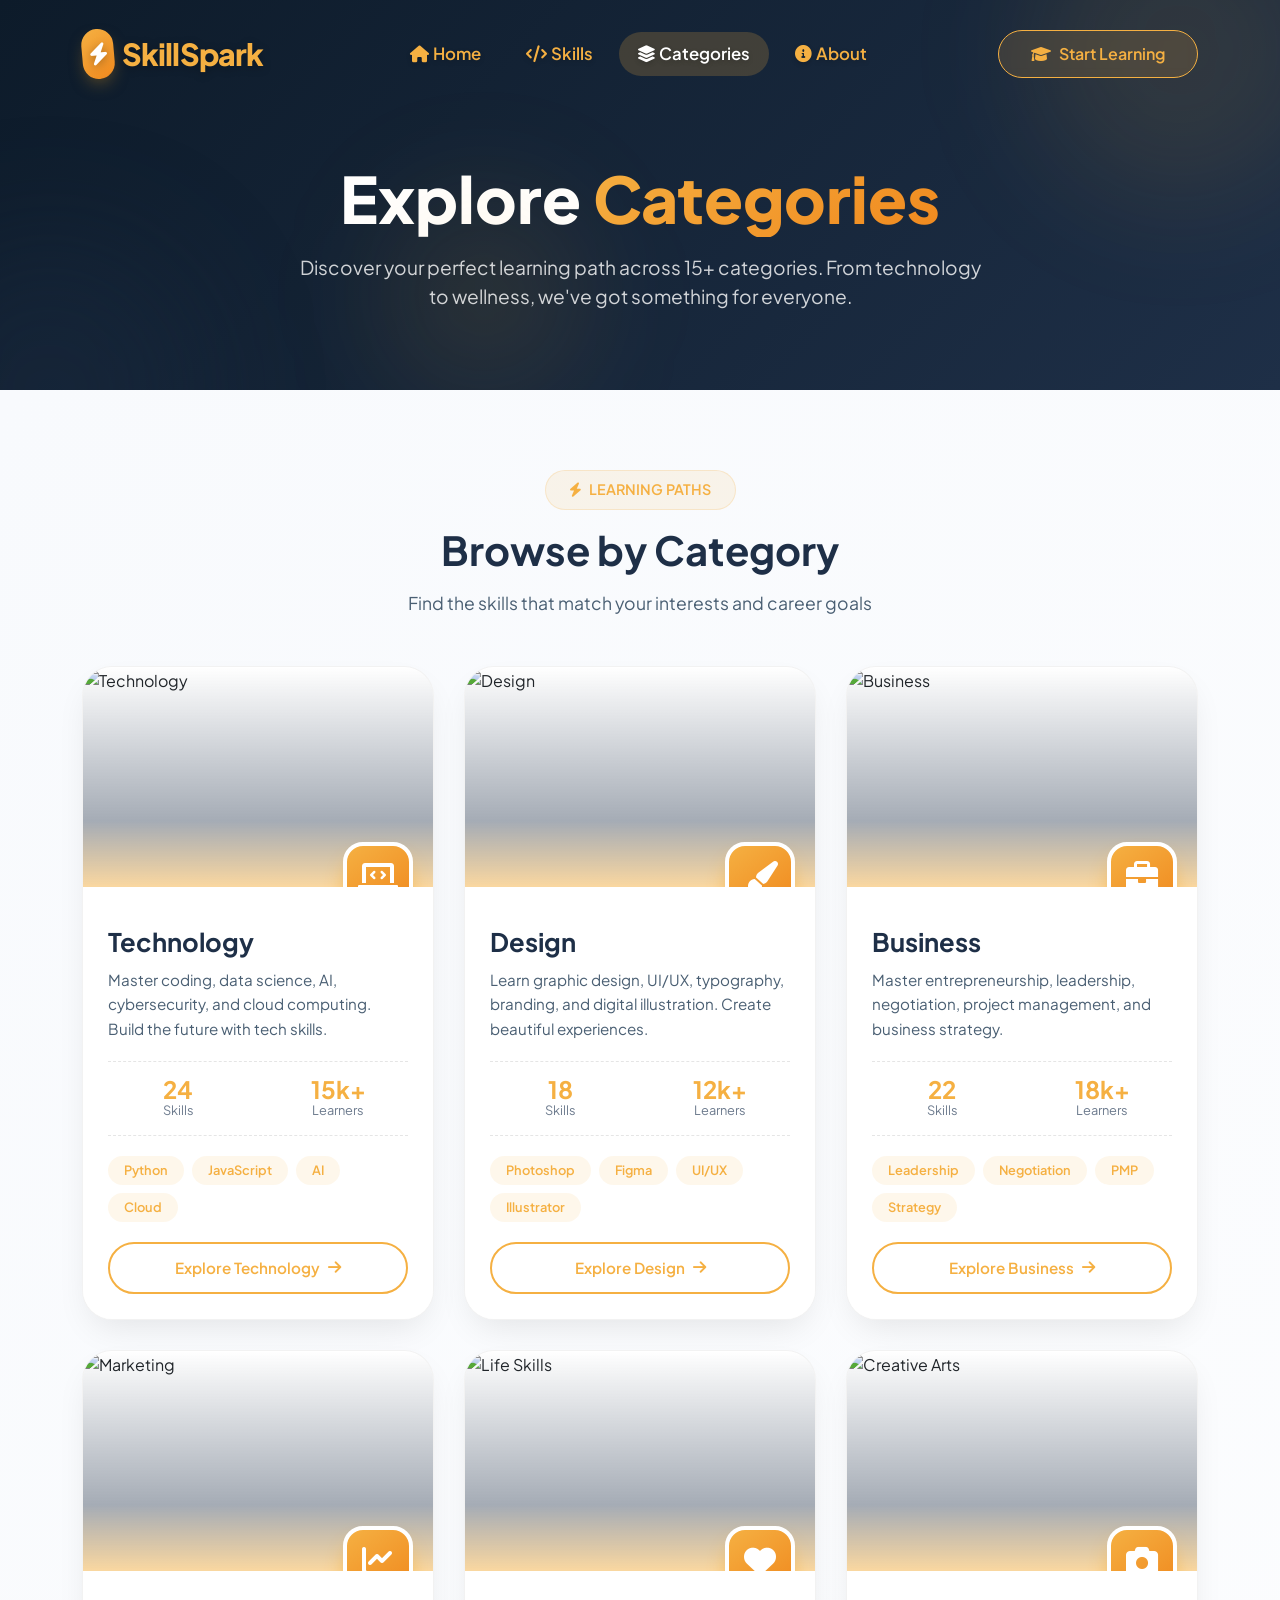
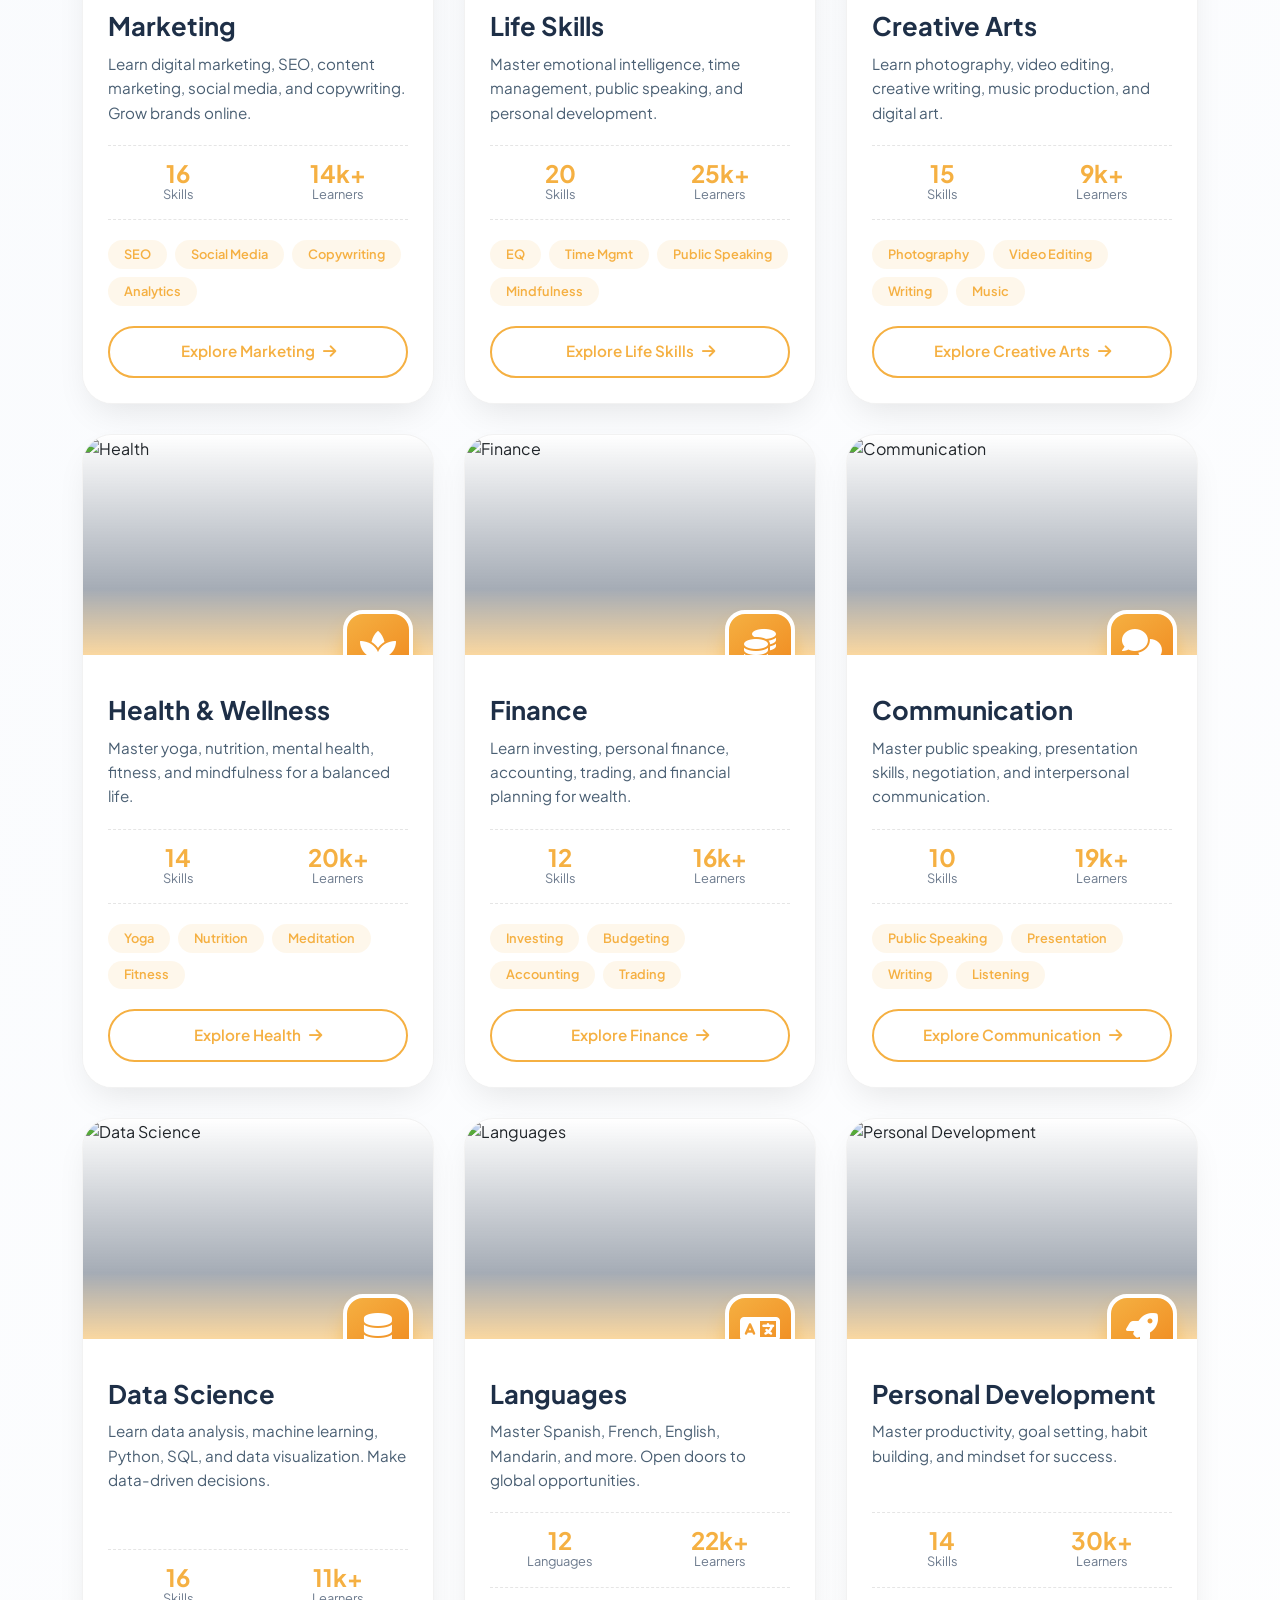
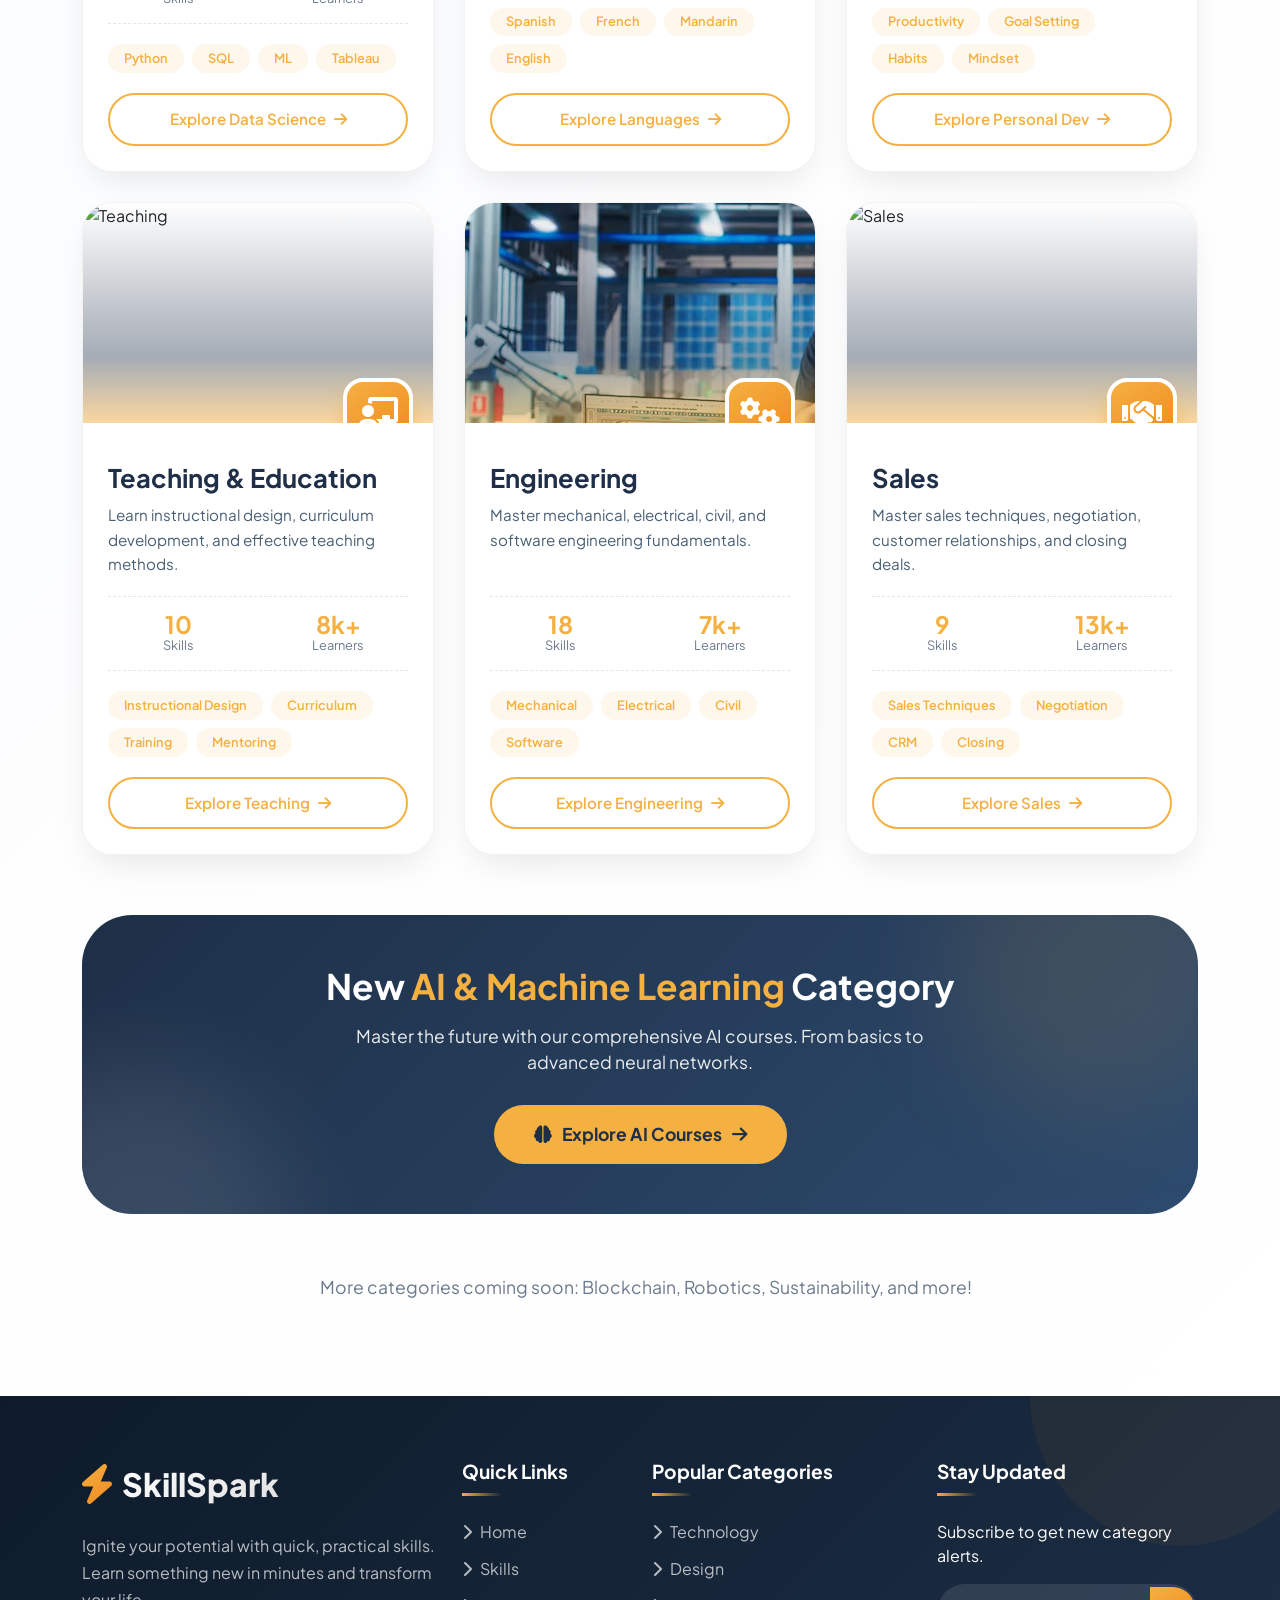
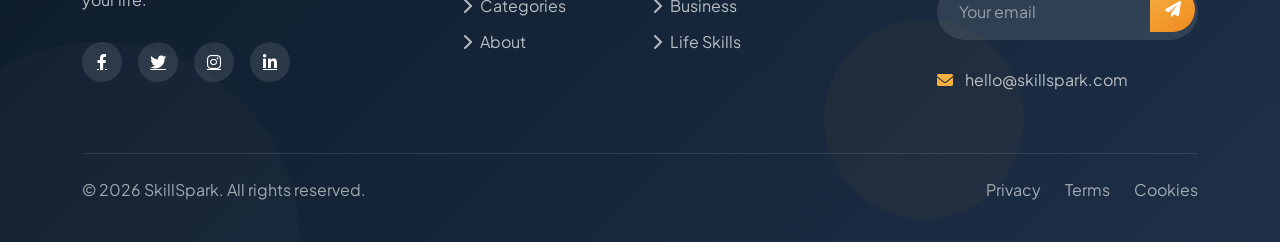
==== commit 89f5d375: "Update categories.html" ====
--- a/categories.html
+++ b/categories.html
@@ -1323,7 +1323,7 @@
             <!-- Category 14: Engineering -->
             <div class="category-card">
                 <div class="category-image-wrapper">
-                    <img src="image/Engineering.avif" alt="Engineering"> class="category-image">
+                    <img src="Engineering.avif" alt="Engineering"> class="category-image">
                     <div class="category-overlay"></div>
                     <div class="category-icon">
                         <i class="fas fa-cogs"></i>
@@ -1512,4 +1512,4 @@
     });
 </script>
 </body>
-</html>+</html>
